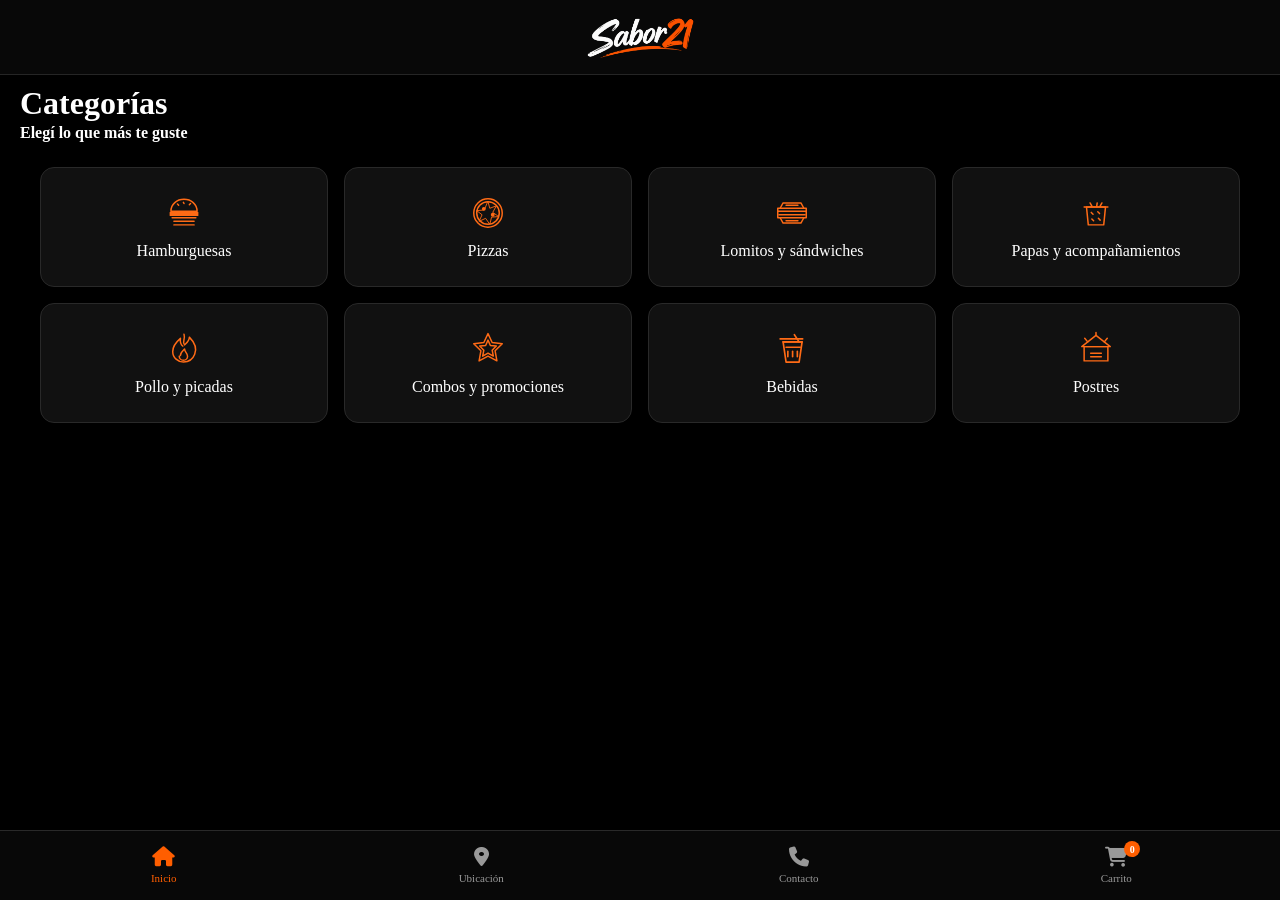
==== index.html @ 18d9f591 "Primera subida" ====
<!DOCTYPE html>
<html lang="es">

<head>
    <meta charset="UTF-8">

    <meta name="viewport" content="width=device-width, initial-scale=1.0">

    <title>Sabor 21</title>

    <link rel="stylesheet" href="css/index.css">

    <link rel="stylesheet"
      href="https://cdnjs.cloudflare.com/ajax/libs/font-awesome/6.7.2/css/all.min.css">
</head>

<body>

    <header class="header-app">

    <a href="index.html" class="logo-centro">
        <img src="img/logo.png" alt="Sabor 21">
    </a>

</header>

    <main>

        <!-- Categorias-->
         <h1 class="titulo">Categorías</h1>
         <h4 class="subtitulo">Elegí lo que más te guste</h4>
        <section class="contenedor-categoria" id="contenedor-categoria">

        </section>

        <!-- CARRITO -->
        <div class="overlay" id="overlay"></div>

        <section id="carrito-panel">

            <div class="carrito-header">

                <h2>🛒 Mi carrito</h2>

                <button id="cerrar-carrito">
                    <img style="width: 35px;" src="img/x.png" alt="">
                </button>

            </div>


            <div id="lista-carrito">
                <!-- Productos del carrito -->
            </div>


            <div class="carrito-footer">

                <p id="total">
                    Total: 0 Gs.
                </p>

                <button onclick="irFormulario()" id="btn-pedir">
                    Terminar mi pedido
                </button>

            </div>

        </section>

        <!--Footer-->
        <footer class="footer-app">

    <a href="index.html" class="footer-item activo">
        <i class="fa-solid fa-house"></i>
        <span>Inicio</span>
    </a>

    <a href="#promociones" class="footer-item">
        <i class="fa-solid fa-location-dot"></i>
        <span>Ubicación</span>
    </a>

    <a href="#contacto" class="footer-item">
        <i class="fa-solid fa-phone"></i>
        <span>Contacto</span>
    </a>

    <button class="footer-item btn-carrito" id="btn-carrito" type="button">
    <i class="fa-solid fa-cart-shopping"></i>
    <span>Carrito</span>
    <span class="footer-contador contador-carrito">0</span>
</button>

</footer>


    <!-- JAVASCRIPT -->

    <script src="js/carrito.js"></script>
    <script src="js/productos.js"></script>
    <script src="js/categorias.js"></script>
    <script src="js/btn-hambur.js"></script>

    <script src="js/pedido.js"></script>

</body>

</html>
---- css/index.css ----
/* Ocultar la barra de desplazamiento sin desactivar el scroll */
html {
    scrollbar-width: none;
    -ms-overflow-style: none;
}

html::-webkit-scrollbar,
body::-webkit-scrollbar,
*::-webkit-scrollbar {
    display: none;
    width: 0;
    height: 0;
}

/* Firefox */
html,
body {
    scrollbar-width: none;
}

/* Mantener el scroll habilitado */
html,
body {
    overflow-y: auto;
}

*{
    margin: 0;
    padding: 0;
    box-sizing: border-box;
    -webkit-tap-highlight-color: transparent;
}

body{
    background-color: #000000;
    color   : #ffffff;
    
}

.header-app {
    position: relative;
    display: flex;
    justify-content: flex-end;
    align-items: center;
    height: 75px;
    padding: 0 20px;
    background-color: #080808;
    border-bottom: 1px solid #252525;
}

/* Logo perfectamente centrado */
.logo-centro {
    position: absolute;
    left: 50%;
    top: 50%;
    transform: translate(-50%, -50%);
    display: flex;
    align-items: center;
}

.logo-centro img {
    width: 115px;
    height: auto;
    display: block;
}

/* Carrito a la derecha */
.btn-carrito {
    position: relative;
    display: flex;
    align-items: center;
    justify-content: center;
    width: 42px;
    height: 42px;
    background: transparent;
    color: white;
    border: none;
    font-size: 23px;
    cursor: pointer;
    z-index: 2;
}

/* Contador del carrito */
.contador-carrito {
    position: absolute;
    top: 0;
    right: -3px;
    min-width: 18px;
    height: 18px;
    padding: 0 4px;
    display: flex;
    align-items: center;
    justify-content: center;
    background-color: #ff5e00;
    color: white;
    border-radius: 50%;
    font-size: 11px;
    font-weight: bold;
}

/*Carrito panel*/
#carrito-panel {
    position: fixed;
    top: 0;
    right: 0;

    width: 380px;
    height: 100vh;

    background-color: #111;

    padding: 25px;

    transform: translateX(100%);
    transition: transform 0.3s ease;

    z-index: 1001;

    display: flex;
    flex-direction: column;
    max-height: 85vh;
    overflow: hidden;
}

#carrito-panel.activo {
    transform: translateX(0);
}

/*overlay*/
#overlay {
    position: fixed;
    top: 0;
    left: 0;

    width: 100%;
    height: 100vh;

    background-color: rgba(0, 0, 0, 0.6);

    opacity: 0;
    visibility: hidden;

    transition: 0.3s ease;

    z-index: 1000;
}

#overlay.activo {
    opacity: 1;
    visibility: visible;
}

/*Carrito vacio */
.carrito-vacio {
    text-align: center;
    padding: 60px 20px;
}

.carrito-vacio h3 {
    font-size: 1.4rem;
    margin-bottom: 10px;
}

.carrito-vacio p {
    color: #aaa;
    font-size: 0.95rem;
}

/*iconos categoria*/

.iconos-categoria{
    width: 35px;
    height: 35px;
}

.contenedor-categoria {
    display: grid;
    grid-template-columns: repeat(4, minmax(0, 1fr));
    gap: 16px;
    width: min(100% - 40px, 1200px);
    margin: 25px auto;
}

.item-categoria {
    display: flex;
    flex-direction: column;
    justify-content: center;
    align-items: center;
    gap: 10px;

    width: 100%;
    min-height: 120px;
    padding: 15px;

    background: #111;
    border: 1px solid #292929;
    border-radius: 14px;

    color: white;
    text-align: center;
    cursor: pointer;
    transition: 0.3s ease;

    text-decoration: none;
}

.item-categoria:hover {
    border-color: #ff5e00;
    background: #1d1510;
    transform: translateY(-4px);
    box-shadow: 0 0 15px #ff5e0025;
}

.iconos-categoria {
    width: 38px;
    height: 38px;
}

.item-categoria h2 {
    font-size: 15px;
    font-weight: 500;
}

/*separador*/
.separador-naranja {
    border: none;
    height: 2px;
    width: 90%;
    margin: 50px auto;
    background: linear-gradient(
        to right,
        transparent 0%,
        #ff6b16 50%,
        transparent 100%
    );
    box-shadow: 0 0 8px rgba(255, 107, 22, 0.35);
}

/*titulo*/
 .titulo{
    margin-top: 10px;
    margin-left: 20px;
    margin-bottom: 2px;
 }

 .subtitulo{
    margin-left: 20px;
    margin-bottom: 5px;
 }

 /*footer*/
 .footer-app {
    position: fixed;
    bottom: 0;
    left: 0;

    width: 100%;
    height: 70px;
    padding: 8px 5px;

    display: flex;
    justify-content: space-around;
    align-items: center;

    background: #080808;
    border-top: 1px solid #292929;

    z-index: 999;
    padding-bottom: calc(8px + env(safe-area-inset-bottom));
}

.footer-item {
    position: relative;

    display: flex;
    flex-direction: column;
    align-items: center;
    justify-content: center;
    gap: 5px;

    flex: 1;
    height: 100%;

    color: #999;
    text-decoration: none;
    background: transparent;
    border: none;

    font-family: inherit;
    font-size: 11px;
    cursor: pointer;
    transition: color 0.2s ease;
}

.footer-item i {
    font-size: 20px;
}

.footer-item.activo,
.footer-item:hover {
    color: #ff5e00;
}

.footer-contador {
    position: absolute;
    top: 2px;
    right: calc(50% - 24px);

    min-width: 16px;
    height: 16px;
    padding: 0 4px;

    display: flex;
    align-items: center;
    justify-content: center;

    background: #ff5e00;
    color: white;
    border-radius: 50%;
    font-size: 10px;
}

/* Espacio para que el footer no tape el contenido */
body {
    padding-bottom: 85px;
}

/*carrito de compras*/

#cerrar-carrito {
     display: block;
    margin-left: auto;
    background: transparent;
    border: none;
    padding: 0;
    cursor: pointer;
}

#cerrar-carrito:hover {
    transition: 0.5s;
    transform: scale(1.1);
}

#lista-carrito{
    display: flex;
    flex-direction: column;
    gap: 20px;
     flex: 1;
    min-height: 0;
    overflow-y: auto;
}

#lista-carrito h4{
    font-size: 25px;
}

#lista-carrito p{
    font-size: 20px;
    color: #ff5e00;
}

.item-carrito{
    background-color: #252525;
    padding: 20px;
    border-radius: 10px;
}

.cantidad{
    margin-top: 5px;
}

.btn-menos{
    width: 25px;
    height: 25px;
    background-color: #ff6b16;
    border: none; 
     transition: transform 0.3s ease;
     color: white;
}

.btn-mas{
    width: 25px;
    height: 25px;
    background-color: #ff6b16;
    border: none;
     transition: transform 0.3s ease;
     color: white;
}

/*btn-pedir y total*/
.carrito-footer{
    display: flex;
    flex-direction: column;
    align-items: center;
    gap: 5px;
}

#total{
    display: block;
    margin-top: 10px;
    width: 100%;
    text-align: right;
    font-size: 15px;
    padding: 10px;
}

#btn-pedir{
    background-color: #ff6b16;
    padding: 20px;
    border: none;
    color: white;
    border-radius: 5px;
    width: 100%;
    font-size: 15px;
}

.btn-mas:hover, .btn-menos:hover {
    transform: scale(1.1);
}

 /*responsive*/
@media (max-width: 768px) {

     #carrito-panel {
        width: 100%;
        padding: 20px;
        height: 85vh;
    overflow-y: auto;
    overscroll-behavior: contain;
    }

    /*categorias*/
    .contenedor-categoria {
    display: grid;
    grid-template-columns: repeat(2, 140px);
    justify-content: center;
    justify-items: center;
    column-gap: 35px;
    row-gap: 20px;

    width: 100%;
    margin: 25px auto;
    padding: 0;
}

.item-categoria {
    width: 140px;
}

.item-categoria p {
    font-size: 15px;
}

}
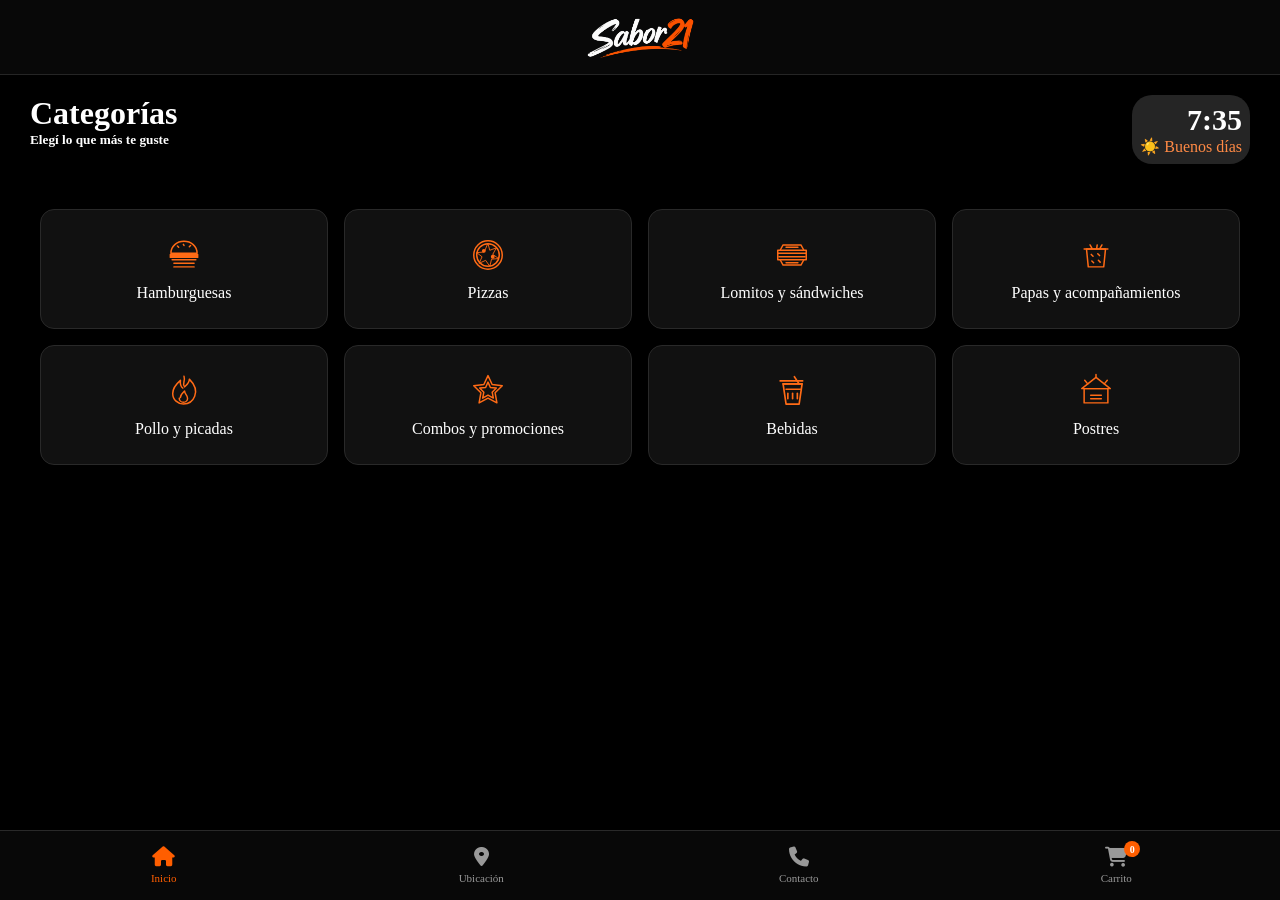
==== commit bf751033: "update now 16/11" ====
--- a/index.html
+++ b/index.html
@@ -10,26 +10,37 @@
 
     <link rel="stylesheet" href="css/index.css">
 
-    <link rel="stylesheet"
-      href="https://cdnjs.cloudflare.com/ajax/libs/font-awesome/6.7.2/css/all.min.css">
+    <link rel="stylesheet" href="https://cdnjs.cloudflare.com/ajax/libs/font-awesome/6.7.2/css/all.min.css">
 </head>
 
 <body>
 
     <header class="header-app">
 
-    <a href="index.html" class="logo-centro">
-        <img src="img/logo.png" alt="Sabor 21">
-    </a>
+        <a href="index.html" class="logo-centro">
+            <img src="img/logo.png" alt="Sabor 21">
+        </a>
 
-</header>
+    </header>
 
     <main>
 
         <!-- Categorias-->
-         <h1 class="titulo">Categorías</h1>
-         <h4 class="subtitulo">Elegí lo que más te guste</h4>
+        <div class="contenedor-categoria-saludo">
+
+            <div class="titulo-categoria">
+                <h1>Categorías</h1>
+                <h5>Elegí lo que más te guste</h5>
+            </div>
+
+            <div class="contenedor-saludo">
+                <h4 id="hora">Hora...</h4>
+                <p id="saludo">Saludo...</p>
+            </div>
+
+        </div>
         <section class="contenedor-categoria" id="contenedor-categoria">
+
 
         </section>
 
@@ -71,40 +82,39 @@
         <!--Footer-->
         <footer class="footer-app">
 
-    <a href="index.html" class="footer-item activo">
-        <i class="fa-solid fa-house"></i>
-        <span>Inicio</span>
-    </a>
+            <a href="index.html" class="footer-item activo">
+                <i class="fa-solid fa-house"></i>
+                <span>Inicio</span>
+            </a>
 
-    <a href="#promociones" class="footer-item">
-        <i class="fa-solid fa-location-dot"></i>
-        <span>Ubicación</span>
-    </a>
+            <a href="#promociones" class="footer-item">
+                <i class="fa-solid fa-location-dot"></i>
+                <span>Ubicación</span>
+            </a>
 
-    <a href="#contacto" class="footer-item">
-        <i class="fa-solid fa-phone"></i>
-        <span>Contacto</span>
-    </a>
+            <a href="contacto.html" class="footer-item">
+                <i class="fa-solid fa-phone"></i>
+                <span>Contacto</span>
+            </a>
 
-    <button class="footer-item btn-carrito" id="btn-carrito" type="button">
-    <i class="fa-solid fa-cart-shopping"></i>
-    <span>Carrito</span>
-    <span class="footer-contador contador-carrito">0</span>
-</button>
+            <button class="footer-item btn-carrito" id="btn-carrito" type="button">
+                <i class="fa-solid fa-cart-shopping"></i>
+                <span>Carrito</span>
+                <span class="footer-contador contador-carrito">0</span>
+            </button>
 
-</footer>
+        </footer>
 
 
-    <!-- JAVASCRIPT -->
+        <!-- JAVASCRIPT -->
 
-    <script src="js/carrito.js"></script>
-    <script src="js/productos.js"></script>
-    <script src="js/categorias.js"></script>
-    <script src="js/btn-hambur.js"></script>
-
-    <script src="js/pedido.js"></script>
+        <script src="js/carrito.js"></script>
+        <script src="js/productos.js"></script>
+        <script src="js/categorias.js"></script>
+        <script src="js/btn-hambur.js"></script>
+        <script src="js/pedido.js"></script>
+        <script src="js/saludo-personalizado.js"></script>
 
 </body>
 
-</html>
-
+</html>
--- a/css/index.css
+++ b/css/index.css
@@ -2,6 +2,18 @@
 html {
     scrollbar-width: none;
     -ms-overflow-style: none;
+}
+
+/* Chrome, Edge y Safari */
+input[type="number"]::-webkit-inner-spin-button,
+input[type="number"]::-webkit-outer-spin-button {
+    -webkit-appearance: none;
+    margin: 0;
+}
+
+/* Firefox */
+input[type="number"] {
+    -moz-appearance: textfield;
 }
 
 html::-webkit-scrollbar,
@@ -376,6 +388,7 @@
     border: none; 
      transition: transform 0.3s ease;
      color: white;
+     margin: 5px;
 }
 
 .btn-mas{
@@ -385,6 +398,7 @@
     border: none;
      transition: transform 0.3s ease;
      color: white;
+     margin: 5px;
 }
 
 /*btn-pedir y total*/
@@ -416,6 +430,16 @@
 
 .btn-mas:hover, .btn-menos:hover {
     transform: scale(1.1);
+}
+
+#btn-vaciar-carrito{
+    display: block;
+    margin-left: auto;
+    background-color: red;
+    color: white;
+    padding: 5px;
+    border: none;
+    border-radius: 10px;
 }
 
  /*responsive*/
@@ -451,4 +475,31 @@
     font-size: 15px;
 }
 
+}
+
+/*Saludo personalizado*/
+.contenedor-categoria-saludo{
+    display: flex;
+    justify-content: space-between;
+    padding: 20px 30px;
+}
+
+.contenedor-saludo{
+    background-color:#252525;
+    padding: 8px;
+    border-radius: 20px;
+}
+
+#fecha{
+    text-align: right;
+}
+
+
+#hora{
+    font-size: 30px;
+    text-align: right;
+}
+
+#saludo{
+    color: #FF8A45;
 }
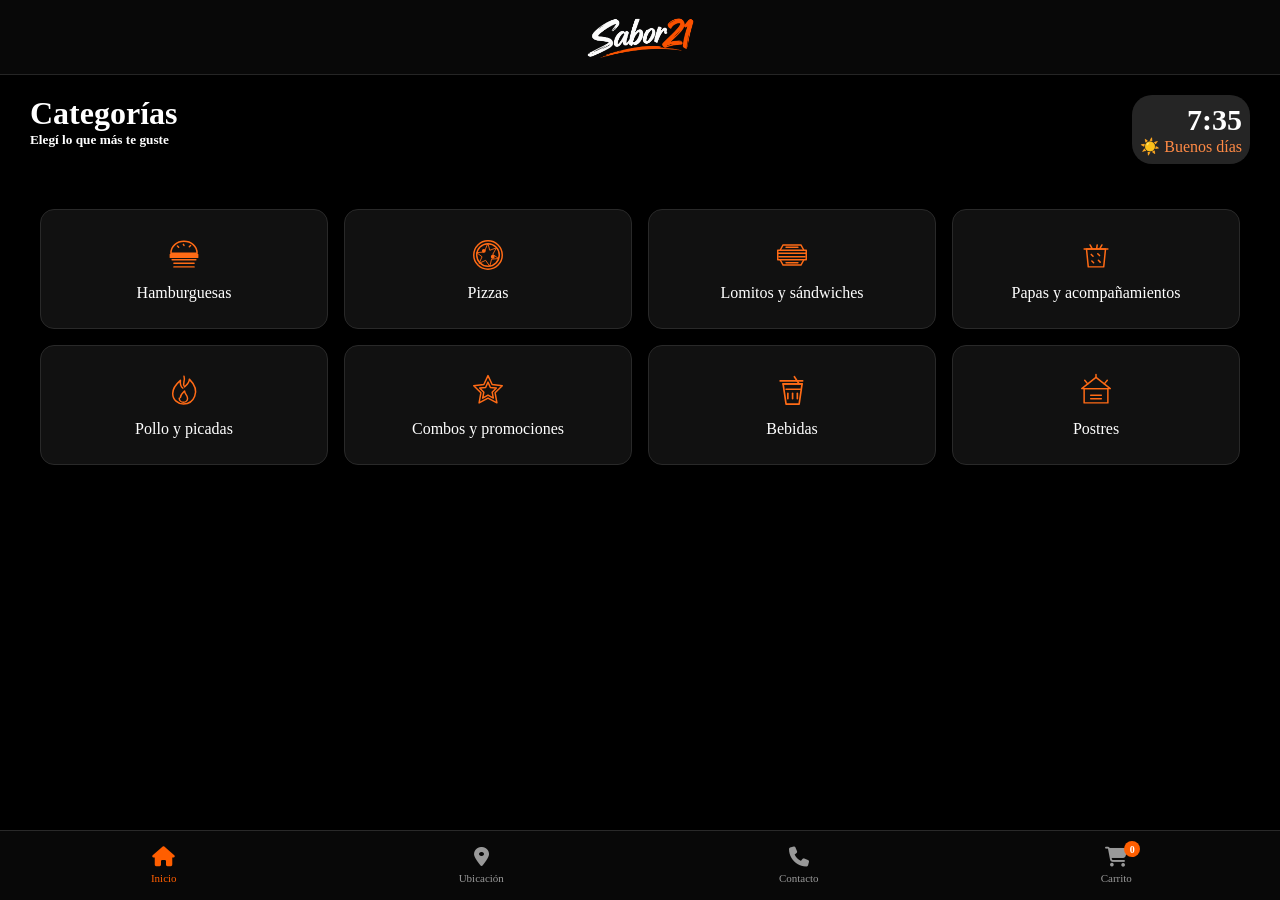
==== commit 1945803f: "Add files via upload" ====
--- a/index.html
+++ b/index.html
@@ -71,6 +71,10 @@
                     Total: 0 Gs.
                 </p>
 
+                <button onclick="abrirModal()" id="btn-vaciar-carrito" type="button">
+                    <i class="fa-solid fa-trash"></i>  Vaciar carrito
+                </button>
+
                 <button onclick="irFormulario()" id="btn-pedir">
                     Terminar mi pedido
                 </button>
@@ -113,6 +117,7 @@
         <script src="js/categorias.js"></script>
         <script src="js/btn-hambur.js"></script>
         <script src="js/pedido.js"></script>
+        <script src="js/modal.js"></script>
         <script src="js/saludo-personalizado.js"></script>
 
 </body>
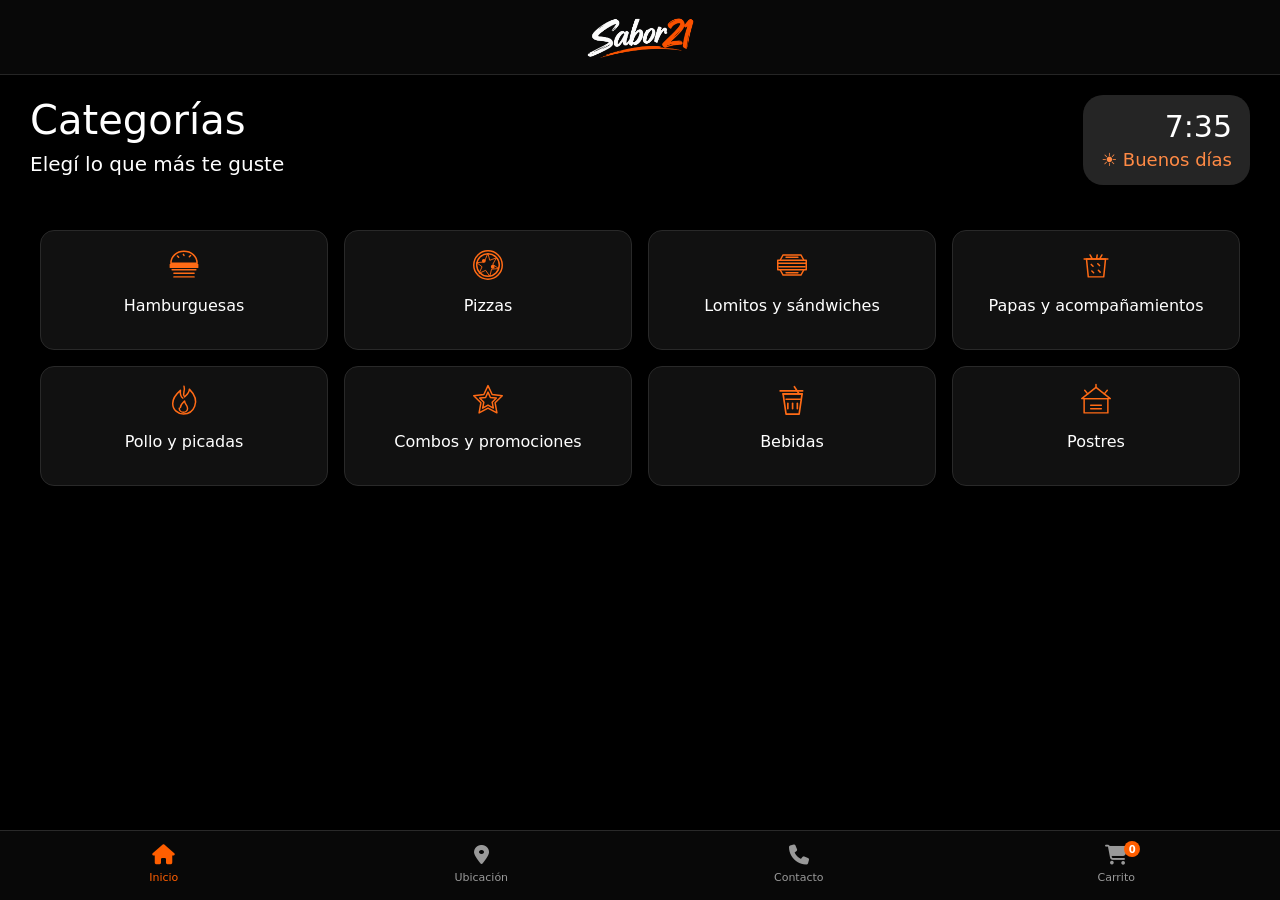
==== commit 1319d2a4: "Add files via upload" ====
--- a/index.html
+++ b/index.html
@@ -8,7 +8,12 @@
 
     <title>Sabor 21</title>
 
+    <link href="https://cdn.jsdelivr.net/npm/bootstrap@5.3.3/dist/css/bootstrap.min.css" rel="stylesheet">
+    <script src="https://cdn.jsdelivr.net/npm/bootstrap@5.3.3/dist/js/bootstrap.bundle.min.js" defer></script>
+
     <link rel="stylesheet" href="css/index.css">
+    <link rel="stylesheet" href="css/modales.css">
+    <link rel="stylesheet" href="css/carrito.css">
 
     <link rel="stylesheet" href="https://cdnjs.cloudflare.com/ajax/libs/font-awesome/6.7.2/css/all.min.css">
 </head>
@@ -109,6 +114,25 @@
 
         </footer>
 
+         <!--Modal de alerta para eliminar los productos del carrito-->
+
+        <div class="modal" id="modal">
+            <div class="alert theme-danger" role="alert">
+                <p>¿Estás seguro que quieres borrar los productos del carrito?</p>
+        
+                <div>
+                    <button onclick="vaciarCarrito(); cerrarModal();">
+                        Sí, estoy seguro
+                    </button>
+        
+                    <button onclick="cerrarModal()">
+                        No, no quiero borrarlo
+                    </button>
+                </div>
+            </div>
+        </div>
+
+
 
         <!-- JAVASCRIPT -->
 
@@ -116,6 +140,7 @@
         <script src="js/productos.js"></script>
         <script src="js/categorias.js"></script>
         <script src="js/btn-hambur.js"></script>
+        <script src="js/enlaces.js"></script>
         <script src="js/pedido.js"></script>
         <script src="js/modal.js"></script>
         <script src="js/saludo-personalizado.js"></script>
--- a/css/index.css
+++ b/css/index.css
@@ -337,169 +337,59 @@
     padding-bottom: 85px;
 }
 
-/*carrito de compras*/
-
-#cerrar-carrito {
-     display: block;
-    margin-left: auto;
-    background: transparent;
-    border: none;
-    padding: 0;
-    cursor: pointer;
-}
-
-#cerrar-carrito:hover {
-    transition: 0.5s;
-    transform: scale(1.1);
-}
-
-#lista-carrito{
-    display: flex;
-    flex-direction: column;
-    gap: 20px;
-     flex: 1;
-    min-height: 0;
-    overflow-y: auto;
-}
-
-#lista-carrito h4{
-    font-size: 25px;
-}
-
-#lista-carrito p{
-    font-size: 20px;
-    color: #ff5e00;
-}
-
-.item-carrito{
+/* Saludo personalizado */
+
+.contenedor-categoria-saludo {
+    display: flex;
+    justify-content: space-between;
+    align-items: center;
+    padding: 20px 30px;
+    width: 100%;
+}
+
+.contenedor-saludo {
     background-color: #252525;
-    padding: 20px;
-    border-radius: 10px;
-}
-
-.cantidad{
-    margin-top: 5px;
-}
-
-.btn-menos{
-    width: 25px;
-    height: 25px;
-    background-color: #ff6b16;
-    border: none; 
-     transition: transform 0.3s ease;
-     color: white;
-     margin: 5px;
-}
-
-.btn-mas{
-    width: 25px;
-    height: 25px;
-    background-color: #ff6b16;
-    border: none;
-     transition: transform 0.3s ease;
-     color: white;
-     margin: 5px;
-}
-
-/*btn-pedir y total*/
-.carrito-footer{
-    display: flex;
-    flex-direction: column;
-    align-items: center;
-    gap: 5px;
-}
-
-#total{
-    display: block;
-    margin-top: 10px;
-    width: 100%;
+    padding: 12px 18px;
+    border-radius: 20px;
+    box-sizing: border-box;
+    color: white;
+}
+
+#fecha {
     text-align: right;
-    font-size: 15px;
-    padding: 10px;
-}
-
-#btn-pedir{
-    background-color: #ff6b16;
-    padding: 20px;
-    border: none;
-    color: white;
-    border-radius: 5px;
-    width: 100%;
-    font-size: 15px;
-}
-
-.btn-mas:hover, .btn-menos:hover {
-    transform: scale(1.1);
-}
-
-#btn-vaciar-carrito{
-    display: block;
-    margin-left: auto;
-    background-color: red;
-    color: white;
-    padding: 5px;
-    border: none;
-    border-radius: 10px;
-}
-
- /*responsive*/
-@media (max-width: 768px) {
-
-     #carrito-panel {
-        width: 100%;
-        padding: 20px;
-        height: 85vh;
-    overflow-y: auto;
-    overscroll-behavior: contain;
-    }
-
-    /*categorias*/
-    .contenedor-categoria {
-    display: grid;
-    grid-template-columns: repeat(2, 140px);
-    justify-content: center;
-    justify-items: center;
-    column-gap: 35px;
-    row-gap: 20px;
-
-    width: 100%;
-    margin: 25px auto;
-    padding: 0;
-}
-
-.item-categoria {
-    width: 140px;
-}
-
-.item-categoria p {
-    font-size: 15px;
-}
-
-}
-
-/*Saludo personalizado*/
-.contenedor-categoria-saludo{
-    display: flex;
-    justify-content: space-between;
-    padding: 20px 30px;
-}
-
-.contenedor-saludo{
-    background-color:#252525;
-    padding: 8px;
-    border-radius: 20px;
-}
-
-#fecha{
-    text-align: right;
-}
-
-
-#hora{
+    margin: 0;
+}
+
+#hora {
     font-size: 30px;
     text-align: right;
-}
-
-#saludo{
+    margin: 0;
+    line-height: 1.3;
+}
+
+#saludo {
     color: #FF8A45;
+    margin: 0;
+    text-align: center;
+}
+
+#saludo {
+    color: #FF8A45;
+    white-space: nowrap;
+    font-size: 18px;
+}
+
+@media (max-width: 480px) {
+    .contenedor-categoria-saludo {
+        padding: 15px;
+        gap: 10px;
+    }
+
+    .contenedor-saludo {
+        padding: 8px 12px;
+    }
+
+    #saludo {
+        font-size: 15px;
+    }
 }
--- a/css/modales.css
+++ b/css/modales.css
@@ -0,0 +1,56 @@
+
+#modal {
+    display: none;
+    position: fixed;
+    inset: 0;
+    background: rgba(0, 0, 0, 0.75);
+    z-index: 2000;
+    justify-content: center;
+    align-items: center;
+}
+
+#modal .alert {
+    width: 90%;
+    max-width: 400px;
+    background: #161313;
+    color: white;
+    border: 1px solid #ff6b16;
+    border-radius: 15px;
+    padding: 25px;
+    text-align: center;
+    box-shadow: 0 5px 25px rgba(0, 0, 0, 0.5);
+}
+
+#modal p {
+    font-size: 16px;
+    margin-bottom: 25px;
+}
+
+#modal .alert div {
+    display: flex;
+    justify-content: center;
+    gap: 10px;
+    flex-wrap: wrap;
+}
+
+#modal button {
+    padding: 10px 15px;
+    border: none;
+    border-radius: 8px;
+    cursor: pointer;
+    font-weight: bold;
+}
+
+#modal button:first-child {
+    background: #dc3545;
+    color: white;
+}
+
+#modal button:last-child {
+    background: #444;
+    color: white;
+}
+
+#modal button:hover {
+    opacity: 0.8;
+}
--- a/css/carrito.css
+++ b/css/carrito.css
@@ -0,0 +1,238 @@
+/* Lista de productos */
+#lista-carrito {
+    display: flex;
+    flex-direction: column;
+    gap: 14px;
+    flex: 1;
+    min-height: 0;
+    overflow-y: auto;
+    padding: 5px;
+}
+
+/* Scroll personalizado */
+#lista-carrito::-webkit-scrollbar {
+    width: 5px;
+}
+
+#lista-carrito::-webkit-scrollbar-thumb {
+    background: #ff6b16;
+    border-radius: 10px;
+}
+
+/* Tarjeta del producto */
+.item-carrito {
+    display: flex;
+    align-items: center;
+    gap: 15px;
+    width: 100%;
+    padding: 14px;
+    background: #252525;
+    border: 1px solid #353535;
+    border-radius: 14px;
+    transition: border-color 0.25s ease,
+                transform 0.25s ease;
+}
+
+.item-carrito:hover {
+    border-color: #ff6b16;
+    transform: translateY(-2px);
+}
+
+/* Imagen del producto */
+.contenedor-item {
+    width: 85px;
+    height: 85px;
+    flex-shrink: 0;
+    overflow: hidden;
+    border-radius: 11px;
+}
+
+.imagen-carrito {
+    display: block;
+    width: 100%;
+    height: 100%;
+    object-fit: cover;
+    transition: transform 0.3s ease;
+}
+
+.item-carrito:hover .imagen-carrito {
+    transform: scale(1.06);
+}
+
+/* Información del producto */
+.info-producto {
+    display: flex;
+    flex: 1;
+    flex-direction: column;
+    justify-content: center;
+    gap: 7px;
+    min-width: 0;
+}
+
+#lista-carrito .info-producto h4 {
+    margin: 0;
+    color: #ffffff;
+    font-size: 16px;
+    font-weight: 600;
+    line-height: 1.3;
+}
+
+#lista-carrito .info-producto .precio-producto {
+    margin: 0;
+    color: #ff6b16;
+    font-size: 15px;
+    font-weight: 600;
+}
+
+/* Controles de cantidad */
+.cantidad {
+    display: flex;
+    align-items: center;
+    gap: 10px;
+    margin-top: 3px;
+}
+
+.cantidad span {
+    min-width: 18px;
+    color: #ffffff;
+    font-size: 15px;
+    font-weight: 600;
+    text-align: center;
+}
+
+/* Botones + y - */
+.btn-menos,
+.btn-mas {
+    display: flex;
+    align-items: center;
+    justify-content: center;
+    width: 30px;
+    height: 30px;
+    padding: 0;
+    background: #ff6b16;
+    border: none;
+    border-radius: 8px;
+    color: #ffffff;
+    font-size: 19px;
+    font-weight: 600;
+    cursor: pointer;
+    transition: background 0.2s ease,
+                transform 0.2s ease;
+}
+
+.btn-menos:hover,
+.btn-mas:hover {
+    background: #e85a0b;
+    transform: scale(1.08);
+}
+
+.btn-menos:active,
+.btn-mas:active {
+    transform: scale(0.94);
+}
+
+/* Botón cerrar carrito */
+#cerrar-carrito {
+    display: block;
+    margin-left: auto;
+    padding: 6px;
+    background: transparent;
+    border: none;
+    color: #ffffff;
+    cursor: pointer;
+    transition: color 0.25s ease,
+                transform 0.25s ease;
+}
+
+#cerrar-carrito:hover {
+    color: #ff6b16;
+    transform: rotate(90deg);
+}
+
+/*btn-pedir y total*/
+.carrito-footer{
+    display: flex;
+    flex-direction: column;
+    align-items: center;
+    gap: 5px;
+}
+
+#total{
+    display: block;
+    margin-top: 10px;
+    width: 100%;
+    text-align: right;
+    font-size: 15px;
+    padding: 10px;
+}
+
+#btn-pedir{
+    background-color: #ff6b16;
+    padding: 20px;
+    border: none;
+    color: white;
+    border-radius: 5px;
+    width: 100%;
+    font-size: 15px;
+}
+
+.btn-mas:hover, .btn-menos:hover {
+    transform: scale(1.1);
+}
+
+#btn-vaciar-carrito{
+    display: block;
+    margin-left: auto;
+    background-color: red;
+    color: white;
+    padding: 5px;
+    border: none;
+    border-radius: 10px;
+}
+
+ /*responsive*/
+@media (max-width: 768px) {
+
+     #carrito-panel {
+        width: 100%;
+        padding: 20px;
+        height: 85vh;
+    overflow-y: auto;
+    overscroll-behavior: contain;
+    }
+
+    /*categorias*/
+    .contenedor-categoria {
+    display: grid;
+    grid-template-columns: repeat(2, 140px);
+    justify-content: center;
+    justify-items: center;
+    column-gap: 35px;
+    row-gap: 20px;
+
+    width: 100%;
+    margin: 25px auto;
+    padding: 0;
+}
+
+.item-categoria {
+    width: 140px;
+}
+
+.item-categoria p {
+    font-size: 15px;
+}
+
+}
+
+/*Imagen carrito*/
+.imagen-carrito {
+    width: 85px;
+    height: 85px;
+    object-fit: cover;
+    border-radius: 12px;
+}
+
+.info-producto {
+    flex: 1;
+}
